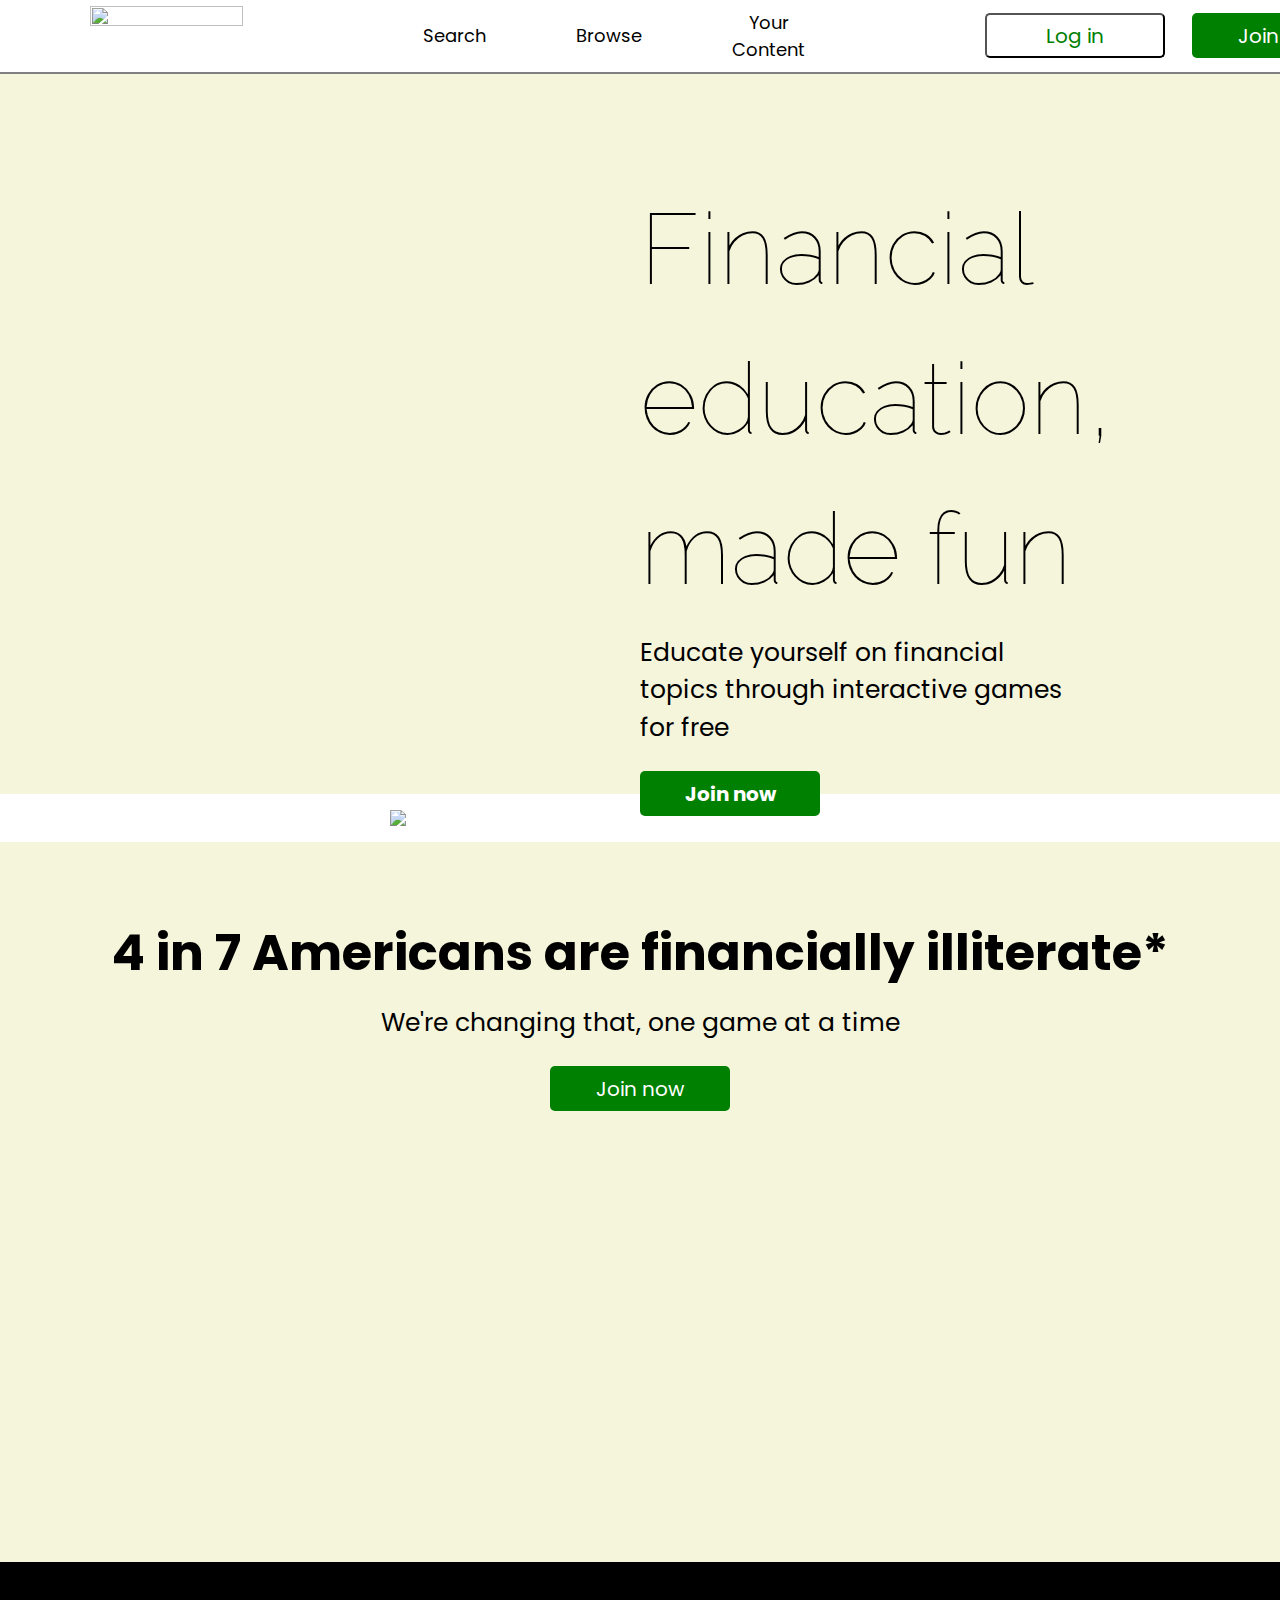
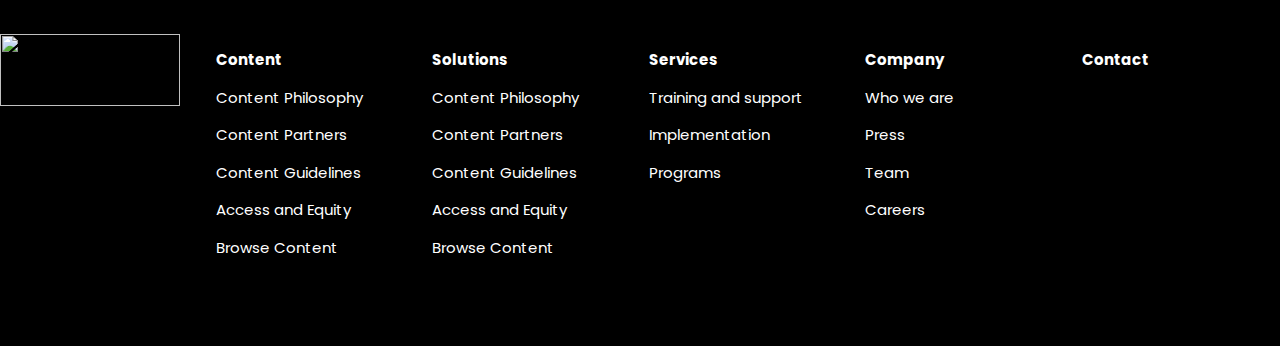
==== landing.html @ 77741a9f "first commit" ====
<!DOCTYPE html>
<html lang="en">
<head>
    <link rel="stylesheet" href="https://www.w3schools.com/w3css/4/w3.css">
    <link rel="stylesheet" href="https://fonts.googleapis.com/css?family=Raleway">

    <link rel="stylesheet" href="https://fonts.googleapis.com/css?family=Poppins">
    <meta charset="UTF-8">
    <meta http-equiv="X-UA-Compatible" content="IE=edge">
    <meta name="viewport" content="width=device-width, initial-scale=1.0">
    <link rel="stylesheet" href="landing.css">
    <link rel="stylesheet" href="style.css">
    <script src ="https://cdnjs.cloudflare.com/ajax/libs/p5.js/1.4.1/p5.min.js"></script>
    <script src="main.js" defer></script>
    <script src="slideshow.js" defer></script>

    <title>LandingPage</title>
</head>
<body>
    <div id="headerdiv">
        <div id="headerdivleft">
            <a href="index.html">
                <img id="headerimage" src="https://i.ibb.co/zVfXSZS/image-2.png"></img>
            </a>
        </div>
        <div id="headerdivright">
            <div id="headerdivright">
                <div><a href="landing.html">Search</a></div>
                <div><a href="index.html">Browse</a></div>
                <div><a href="index.html">Your Content</a></div>
            </div>
        </div>
        <div id="logindiv">
            <a href="login.html"><button id="login">Log in</button></a> 
            <a href="login.html"><button id="joinnow">Join now</button></a> 

        </div>
    </div>

    <div id="landingdiv">
        <div id="landingdivleft">
            <div id="leftimage"><img id="actualleftimage"src="https://i.pinimg.com/736x/1b/61/21/1b61216ceaccc25f3c386dce23ea567e.jpg" alt=""></div>
        </div>
        <div id="landingdivright">
            <p id="landingheader">Financial education, made fun</p>
            <p id="landingheadersubtext">Educate yourself on financial topics through interactive games for free</p>
            <a href="login.html"><button id="joinnow">Join now</button></a>     
        </div>
    </div>

    <div><div class="w3-container">
      </div>
      
      <div class="w3-content w3-section" style="max-width:500px">
        <div>
            <img class="mySlides w3-animate-right" src="https://i.pinimg.com/736x/1b/61/21/1b61216ceaccc25f3c386dce23ea567e.jpg" style="width:100%">
        </div>
        
        <div>
            <img class="mySlides w3-animate-right" src="https://i.pinimg.com/736x/1b/61/21/1b61216ceaccc25f3c386dce23ea567e.jpg" style="width:100%">
        </div>
        <div>
            <img class="mySlides w3-animate-right" src="https://i.pinimg.com/736x/1b/61/21/1b61216ceaccc25f3c386dce23ea567e.jpg" style="width:100%">
        </div>
        <div>
            <img class="mySlides w3-animate-right" src="https://i.pinimg.com/736x/1b/61/21/1b61216ceaccc25f3c386dce23ea567e.jpg" style="width:100%">
        </div>
      </div></div>

    <div id="statisticsdiv">
       
        <div id="statisticsimagediv">
            <img id="statisticsimage" src="https://i.pinimg.com/736x/1b/61/21/1b61216ceaccc25f3c386dce23ea567e.jpg" alt="">
        </div>
        <div id="headerstatistics">
            <p>4 in 7 Americans are financially illiterate*</p>
        </div>
        <div id="subheaderstatistics">
            <p>We're changing that, one game at a time</p>
            <a href="login.html"><button id="joinnow">Join now</button></a>     

        </div>
    </div>
   

    <div id="footerdiv">
        <img id="footerimage"src="https://i.ibb.co/zVfXSZS/image-2.png" alt="">

        <div id="footers">
            <p>Content</p>
            <p id="secondaryfooter">Content Philosophy</p>
            <p id="secondaryfooter">Content Partners</p>
            <p id="secondaryfooter">Content Guidelines</p>
            <p id="secondaryfooter">Access and Equity</p>
            <p id="secondaryfooter">Browse Content</p>
        </div>

        <div id="footers">
            <p>Solutions</p>
            <p id="secondaryfooter">Content Philosophy</p>
            <p id="secondaryfooter">Content Partners</p>
            <p id="secondaryfooter">Content Guidelines</p>
            <p id="secondaryfooter">Access and Equity</p>
            <p id="secondaryfooter">Browse Content</p>
        </div>

        <div id="footers">
            <p>Services</p>
            <p id="secondaryfooter">Training and support</p>
            <p id="secondaryfooter">Implementation</p>
            <p id="secondaryfooter">Programs</p>
        </div>

        <div id="footers">
            <p>Company</p>
            <p id="secondaryfooter">Who we are</p>
            <p id="secondaryfooter">Press</p>
            <p id="secondaryfooter">Team</p>
            <p id="secondaryfooter">Careers</p>

        </div>

        <div id="footers">
            <p>Contact</p>
        </div>

    </div>
    <script>var myIndex = 0;
        carousel();
        
        function carousel() {
          var i;
          var x = document.getElementsByClassName("mySlides");
          for (i = 0; i < x.length; i++) {
            x[i].style.display = "none";  
          }
          myIndex++;
          if (myIndex > x.length) {myIndex = 1}    
          x[myIndex-1].style.display = "block";  
          setTimeout(carousel, 3000);    
        }
        </script>
</body>
</html>
---- landing.css ----
#landingdiv {
    display: flex;
    background-color: beige;
    height: 80vh;
}

#landingdivleft {
    display: flex;
    width: 50%;
}

#landingheader {
    font-family: Raleway, sans-serif;
    font-size: 100px;
    max-width: 70%;
    font-weight: 100;
}

#landingheadersubtext {
    position: relative;
    margin-top: -10vh;
    font-size: 25px;
    font-weight: lighter;
    max-width: 70%;
}

#landingdivright {
    width: 50%;
}







#landingdiv2 {
    display: flex;
    background-color: beige;
    height: 80vh;
}

#landingdivleft2 {
    display: flex;
    width: 50%;
}

#landingheader2 {
    font-size: 100px;
    max-width: 70%;
}

#landingheadersubtext2 {
    position: relative;
    margin-top: -10vh;
    font-size: 25px;
    font-weight: lighter;
    max-width: 70%;
}

#landingdivright2 {
    width: 50%;
}



#leftimage {
    display: flex;
    align-items: center;

    opacity: 1;
    text-align: center;
    height: 70vh;
    margin: auto;
}

#actualleftimage {
    opacity: 1;
    justify-content: center;
    align-items: center;
}

#statisticsdiv {
    background-color: beige; 
    margin-top: 1vh;
    height: 80vh;   
}

#statisticsimagediv {
    text-align: center;
}

#headerstatistics {
    text-align: center;
    font-size: 50px;
}

#subheaderstatistics {
    font-weight: lighter;
    text-align: center;
    margin-top: -4vh;
    font-size: 25px;
}

#slideshowdiv {
    border-style: solid;
    height: 80vh;
}









#loginplace {
    font-weight: normal;
    display: flex;
    flex-direction: column;
    font-size: 40px;
    width: 35%;
    margin: auto;
    height: 65vh;
}

#email, #password {
    text-align: left;
    flex-wrap: wrap;
    margin: auto;
    font-size: 20px;
    width: fit-content;
}

#emailform, #passwordform {
    width: 50vh;
    height: 5vh;
    border-radius: 8px;
}

#emailheader {
    text-align: center;
}

#submitbutton {
    opacity: 1;
    font-family: Poppins, 'Times New Roman', Times, serif;
    margin-top: 3vh;
    height: 6vh;
    width: 100%;
    font-size: 2vh;
    background-color: green;
}

#submitbuttonlink {
    color: white;
    font-size: 2vh;
}

#googleimage {
    width: 50%;
    height: 6vh;
    justify-content: center;
}

#googleimagediv {
    margin: auto;
    text-align: center;
}

#forgotpassword {
    font-size: 1.5vh;
    color: blue;
    text-decoration: underline;
}

#submitbutton a:link, a:visited {
    color: white;
    padding: 1.5vh 1vh;
    text-align: center;
    display: inline-block;
  }
  
  a:hover, a:active {
    background-color: red;
  }
---- style.css ----
html, body {
    margin: 0;
    padding: 0;
  }  

a:link, a:visited {
    color: black;
    text-align: center;
    text-decoration: none;
    display: inline-block;
  }
  
  a:hover, a:active {
    background-color: transparent;
  }
  
  body {
    font-family: Poppins, 'Times New Roman', Times, serif;
    font-weight: bold;
}
  

#headerdiv {
    height: 8.2vh;
    width: 100%;
    display: flex;
    flex-wrap: nowrap;
    flex-direction: row;
    gap: 20vh;
    background-color: white;
    border-bottom: 2px solid grey;
}

#headerimage {
    opacity: 1;
}

#headerdivleft {
    margin-left: 10vh;
    margin-top: 0.5vh;
}

#headerdivright {
    display: flex;
    gap: 10vh;
    width: fit-content;
    align-items: center;
}

#headerdiv a {
    font-size: 18px;
    font-weight: normal;
}

#headerdivleft img {
    width: 17vh;
    height: fit-content;
}

#login {
    align-items: center;
    background-color: white;
    border-radius: 5px;
    color: green;
    height: 5vh;
    width: 20vh;
    font-size: 20px;
}

#joinnow {
    align-items: center;
    border: none;
    background-color: green;
    border-radius: 5px;
    color: white;
    height: 5vh;
    width: 20vh;
    font-size: 20px;
}

#logindiv {
    display: flex;
    gap: 3vh;
    align-items: center;
    float: right;
    margin-left: auto;
    padding-right: 4vh;
}

#logindiv p {
    font-size: 10px;
}

#loginprofile {
    height: 6vh;
}

#frontpagesmalltext {
    font-size: 2vh;
    margin-left: 10vh;
    margin-top: 5vh;
    margin-bottom: -2vh;
    color: white;
}

#frontpagetitle {
    font-size: 5vh;
    max-width: 40vh;
    margin-left: 10vh;
    color: white;
    font-family: Merriweather, sans-serif
}

#titlediv {
    margin-bottom: -3vh;
}


#frontimagediv {
    border-top: solid;
    background-color: green;
    background-image: url("https://static01.nyt.com/images/2020/01/25/business/25score1/25score1-mobileMasterAt3x.jpg");
}

button {
    font-family: Poppins, 'Times New Roman', Times, serif
}

#gotoarticle {
    background-color: white;
    color: blue;
    border: none;
    height: 6vh;
    width: 16vh;
    text-align: center;
    text-decoration: none;
    font-size: 1.75vh;
    margin-left: 10vh;
    margin-bottom: 7vh;
    border-radius: 5px;
}

#words3 {
    margin-bottom: -1vh
}

#containerdiv {
    padding: 4vh;
    display: flex;
    flex-direction: column;
    width: fit-content;
    margin: auto;
    max-width: 90%;
}

#row1 {
    display: flex;
    gap: 2vh;
    flex-direction: row;
    margin-bottom: 2.5%;
    margin-top: 2.5%;
    flex-wrap: wrap;
    justify-content: center;
}

#row1 img {
    width: 40vh;
    height: 30vh;
}

  

#row1 p {
    padding-left: 2vh;
    padding-right: 2vh;
}

#topic1, #topic2, #topic3 {
    max-width: 40vh;
    text-align: left;
}

.words {
    margin-top: -1vh;
    display: flex;
    justify-content: center;
    font-size: 25px;
}

.words2 {
    font-weight: lighter;
}

#topic1 {
    border-style: solid;
    width: fit-content;
    background-color: lightgreen;
}

#topic1_B {
    display: flex;
    font-family: Merriweather, 'Times New Roman', Times, serif
}

.credit {
    display: flex;
    justify-content: center;
    font-weight: normal;
}

#saveshareprint {
    margin-top: -1vh;
    width: 20vh;
}

#topic2 {
    border-style: solid;
    width: fit-content;
    background-color: lightgreen;
}

#topic3 {
    border-style: solid;
    width: fit-content;
    background-color: lightgreen;
}

#containerdiv {
    position: relative;
    display: flex;
}

#maindiv {
    display: flex;
    flex-direction: column;
    margin: auto;
    width: 90vh;
}



.credit {
    font-size: 25px;
    font-family: Source Serif Pro, sans-serif;
}

#maindiv h1 {
    font-size: 40px;
}

#sidediv {
    border-style: solid;
    width: 26.25%;
    position: fixed;
    left: 198vh;
}

#sidebutton {
    position: relative;
    right: 10.5vh;
    top: 30vh;
}

#containerdiv {
    display: flex;
}



#innerbutton {
    background-color: #4CAF50; /* Green */
    border: none;
    color: white;
    height: 100px;
    width: 100px;
    text-align: center;
    text-decoration: none;
    display: inline-block;
    font-size: 16px;
}

#html1 {
    background-color: white;
}


#footerdiv {
    background-color: black;
    height: fit-content;
    display: flex;
    gap: 2vh;
    justify-content: center;
}

#footers {
    margin-top: 8vh;
    color: white;
    width: 200px;
    margin-bottom: 8vh;
}

#footerimage {
    margin-top: 8vh;
    margin-right: 2vh;
    width: 20vh;
    height: 8vh;
}

#secondaryfooter {
    font-weight: lighter;
}
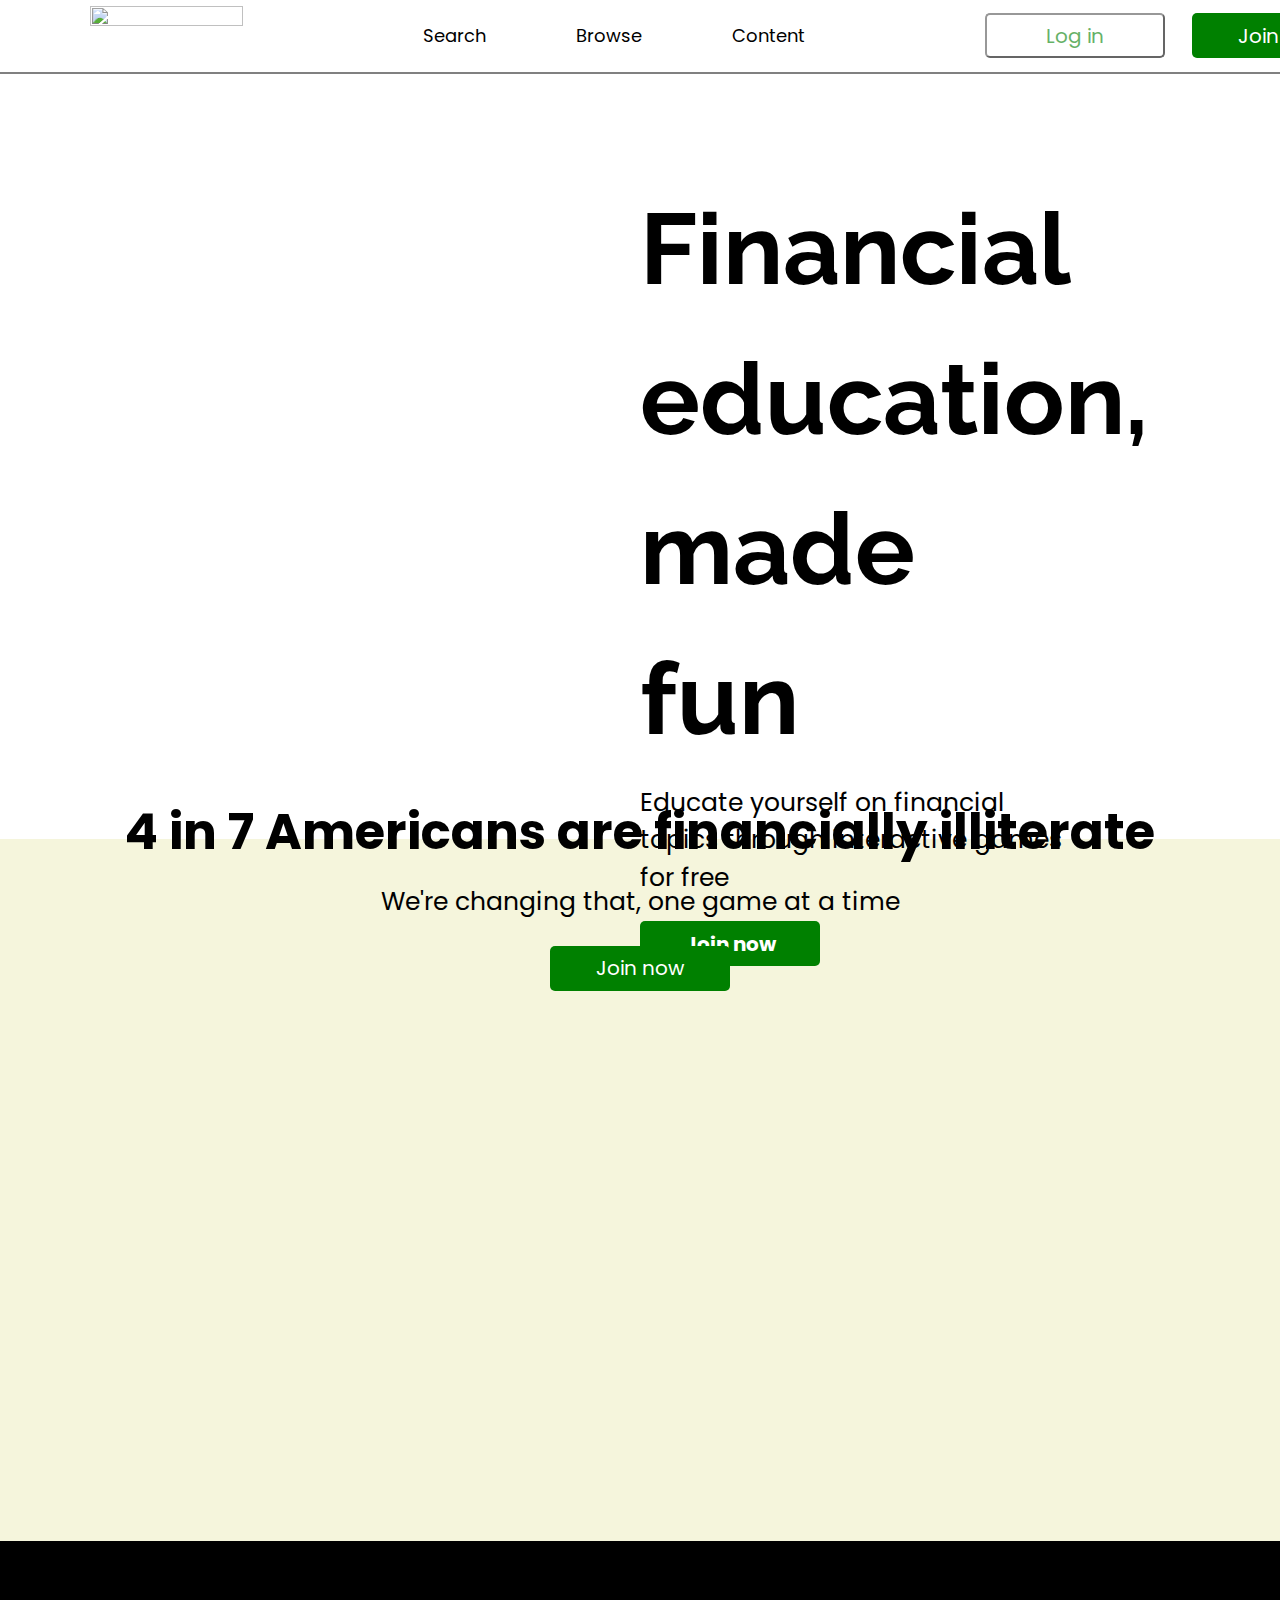
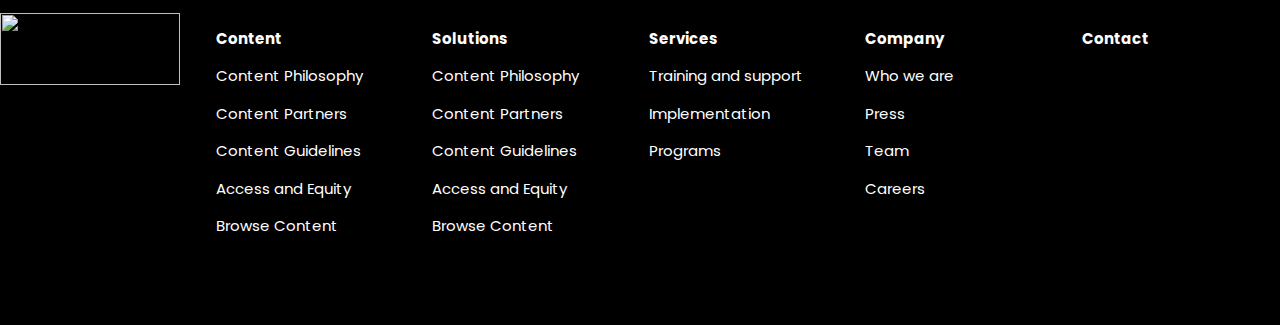
==== commit b1e25d83: "second commit" ====
--- a/landing.html
+++ b/landing.html
@@ -27,7 +27,7 @@
             <div id="headerdivright">
                 <div><a href="landing.html">Search</a></div>
                 <div><a href="index.html">Browse</a></div>
-                <div><a href="index.html">Your Content</a></div>
+                <div><a href="index.html">Content</a></div>
             </div>
         </div>
         <div id="logindiv">
@@ -39,7 +39,7 @@
 
     <div id="landingdiv">
         <div id="landingdivleft">
-            <div id="leftimage"><img id="actualleftimage"src="https://i.pinimg.com/736x/1b/61/21/1b61216ceaccc25f3c386dce23ea567e.jpg" alt=""></div>
+            <div id="leftimage"><img id="actualleftimage"src="https://i.ibb.co/PZDzjmk/image-3.png" alt=""></div>
         </div>
         <div id="landingdivright">
             <p id="landingheader">Financial education, made fun</p>
@@ -48,32 +48,15 @@
         </div>
     </div>
 
-    <div><div class="w3-container">
-      </div>
-      
-      <div class="w3-content w3-section" style="max-width:500px">
-        <div>
-            <img class="mySlides w3-animate-right" src="https://i.pinimg.com/736x/1b/61/21/1b61216ceaccc25f3c386dce23ea567e.jpg" style="width:100%">
-        </div>
-        
-        <div>
-            <img class="mySlides w3-animate-right" src="https://i.pinimg.com/736x/1b/61/21/1b61216ceaccc25f3c386dce23ea567e.jpg" style="width:100%">
-        </div>
-        <div>
-            <img class="mySlides w3-animate-right" src="https://i.pinimg.com/736x/1b/61/21/1b61216ceaccc25f3c386dce23ea567e.jpg" style="width:100%">
-        </div>
-        <div>
-            <img class="mySlides w3-animate-right" src="https://i.pinimg.com/736x/1b/61/21/1b61216ceaccc25f3c386dce23ea567e.jpg" style="width:100%">
-        </div>
-      </div></div>
+  
 
     <div id="statisticsdiv">
        
         <div id="statisticsimagediv">
-            <img id="statisticsimage" src="https://i.pinimg.com/736x/1b/61/21/1b61216ceaccc25f3c386dce23ea567e.jpg" alt="">
+            <img id="statisticsimage" src="https://i.ibb.co/MgP7N9Z/image-5.png" alt="">
         </div>
         <div id="headerstatistics">
-            <p>4 in 7 Americans are financially illiterate*</p>
+            <p>4 in 7 Americans are financially illiterate</p>
         </div>
         <div id="subheaderstatistics">
             <p>We're changing that, one game at a time</p>
@@ -141,4 +124,4 @@
         }
         </script>
 </body>
-</html>+</html>
--- a/landing.css
+++ b/landing.css
@@ -1,8 +1,8 @@
 #landingdiv {
     display: flex;
-    background-color: beige;
-    height: 80vh;
-}
+    height: 85vh;
+}
+
 
 #landingdivleft {
     display: flex;
@@ -13,7 +13,7 @@
     font-family: Raleway, sans-serif;
     font-size: 100px;
     max-width: 70%;
-    font-weight: 100;
+    font-weight: bold;
 }
 
 #landingheadersubtext {
@@ -42,24 +42,37 @@
 
 #landingdivleft2 {
     display: flex;
-    width: 50%;
+    flex-direction: column;
+    width: 100%;
+    justify-content: center;
 }
 
 #landingheader2 {
     font-size: 100px;
-    max-width: 70%;
+    max-width: 100%;
+    display: flex;
+    font-weight: bold;
+    margin-left: 12vh;
+
 }
 
 #landingheadersubtext2 {
-    position: relative;
-    margin-top: -10vh;
+    margin-left: 12vh;
+    margin-top: -8vh;
+    position: relative;
     font-size: 25px;
     font-weight: lighter;
     max-width: 70%;
 }
 
 #landingdivright2 {
-    width: 50%;
+    display: flex;
+    width: 50%;
+}
+
+#leftimage2 {
+    display: flex;
+    align-items: center;
 }
 
 
@@ -70,7 +83,7 @@
 
     opacity: 1;
     text-align: center;
-    height: 70vh;
+    height: 45vh;
     margin: auto;
 }
 
@@ -78,21 +91,48 @@
     opacity: 1;
     justify-content: center;
     align-items: center;
+    width: 70vh;
 }
 
 #statisticsdiv {
     background-color: beige; 
-    margin-top: 1vh;
-    height: 80vh;   
-}
+    height: 78vh;   
+}
+
+.flip-scale-down-diag-2 {
+	animation: flip-scale-down-diag-2 0.5s linear both;
+}
+
+/* ----------------------------------------------
+ * Generated by Animista on 2019-6-18 15:58:42
+ * w: http://animista.net, t: @cssanimista
+ * ---------------------------------------------- */
+
+@keyframes flip-scale-down-diag-2 {
+  0% {
+    transform: scale(1) rotate3d(-1, 1, 0, 0deg);
+  }
+  50% {
+    transform: scale(0.4) rotate3d(-1, 1, 0, -90deg);
+  }
+  100% {
+    transform: scale(1) rotate3d(-1, 1, 0, -180deg);
+  }
+}
+
+
 
 #statisticsimagediv {
     text-align: center;
+    position: relative;
+    bottom: 5vh;
 }
 
 #headerstatistics {
     text-align: center;
     font-size: 50px;
+    position: relative;
+    bottom: 13vh;
 }
 
 #subheaderstatistics {
@@ -100,15 +140,29 @@
     text-align: center;
     margin-top: -4vh;
     font-size: 25px;
-}
-
-#slideshowdiv {
-    border-style: solid;
-    height: 80vh;
-}
-
-
-
+    position: relative;
+    bottom: 13vh;
+
+}
+
+
+
+
+#login {
+    text-align: center;
+    opacity: 0.6;
+    transition: 0.3s;
+}
+
+#login:hover {opacity: 1}
+
+#joinnow {
+    text-align: center;
+    opacity: 1;
+    transition: 0.3s;
+}
+
+#joinnow:hover {opacity: 0.6}
 
 
 
@@ -151,6 +205,8 @@
     width: 100%;
     font-size: 2vh;
     background-color: green;
+
+   
 }
 
 #submitbuttonlink {
@@ -181,6 +237,8 @@
     text-align: center;
     display: inline-block;
   }
+
+ 
   
   a:hover, a:active {
     background-color: red;
